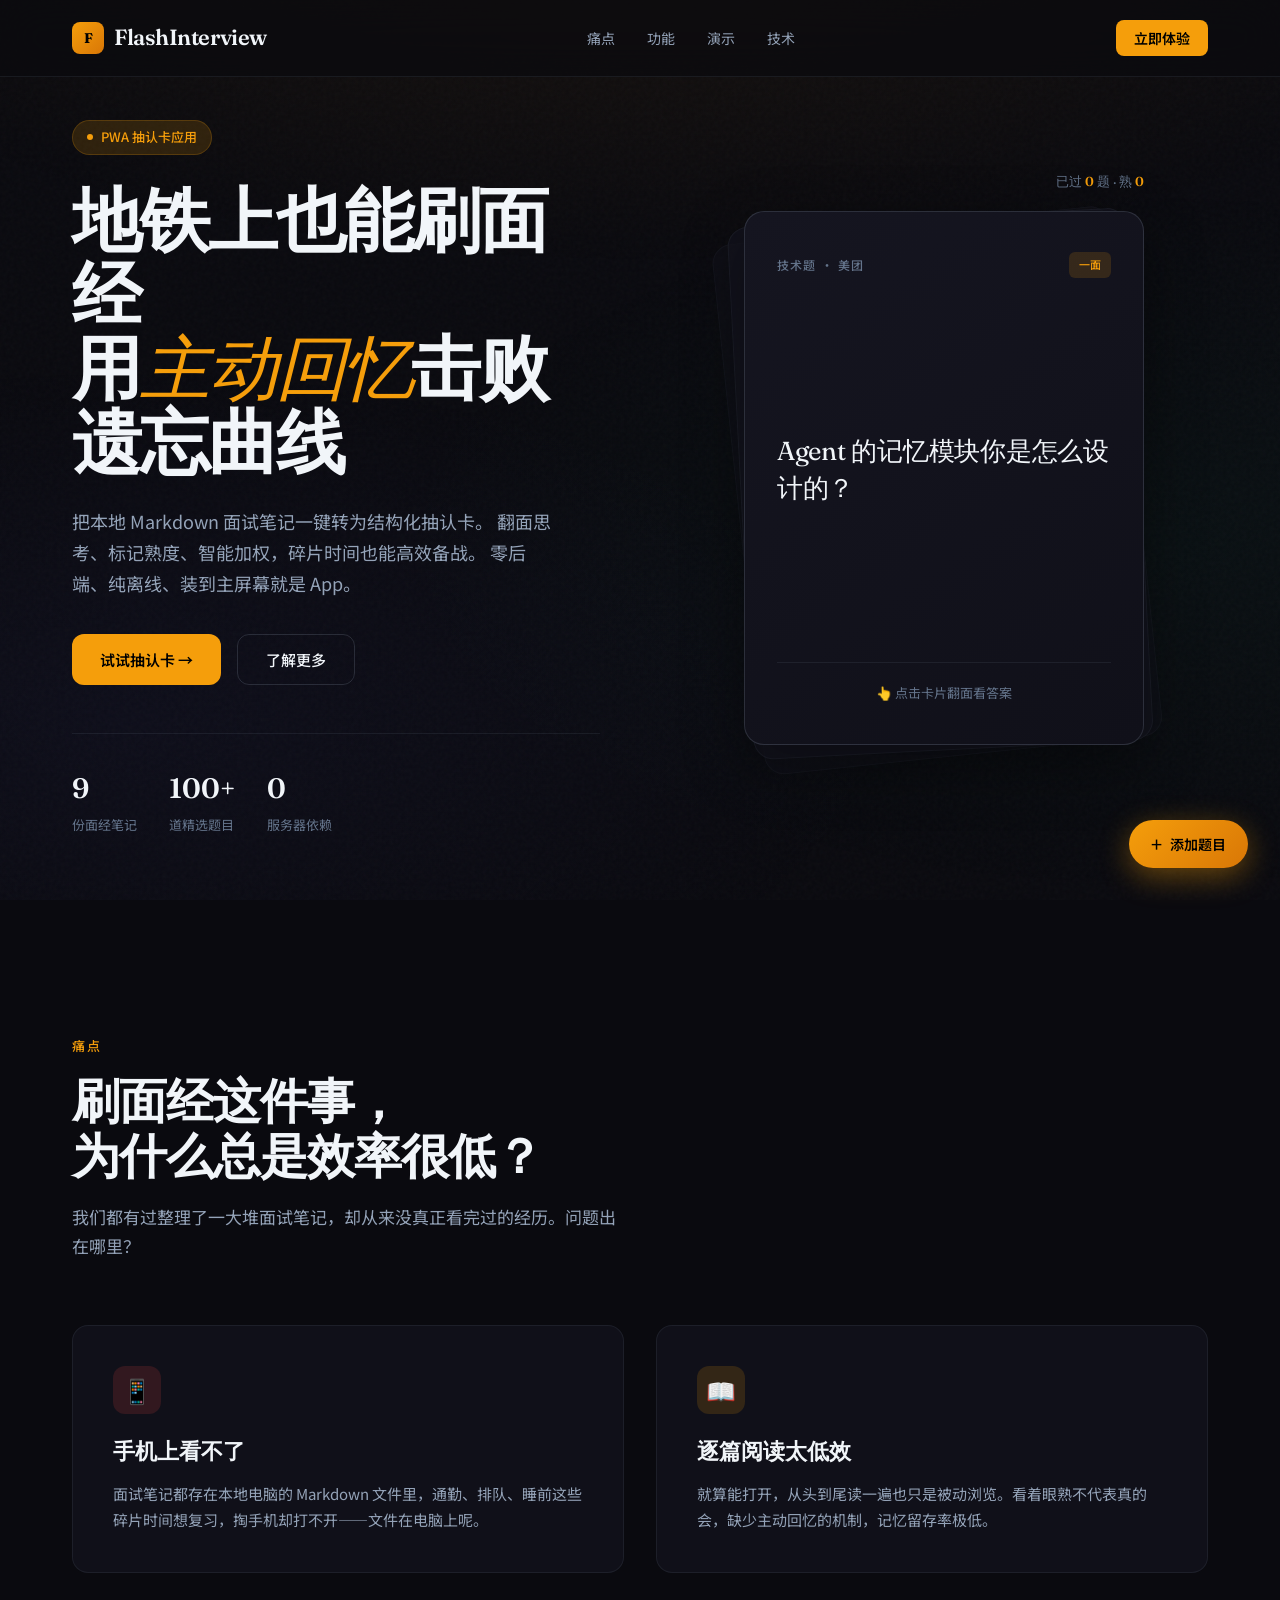
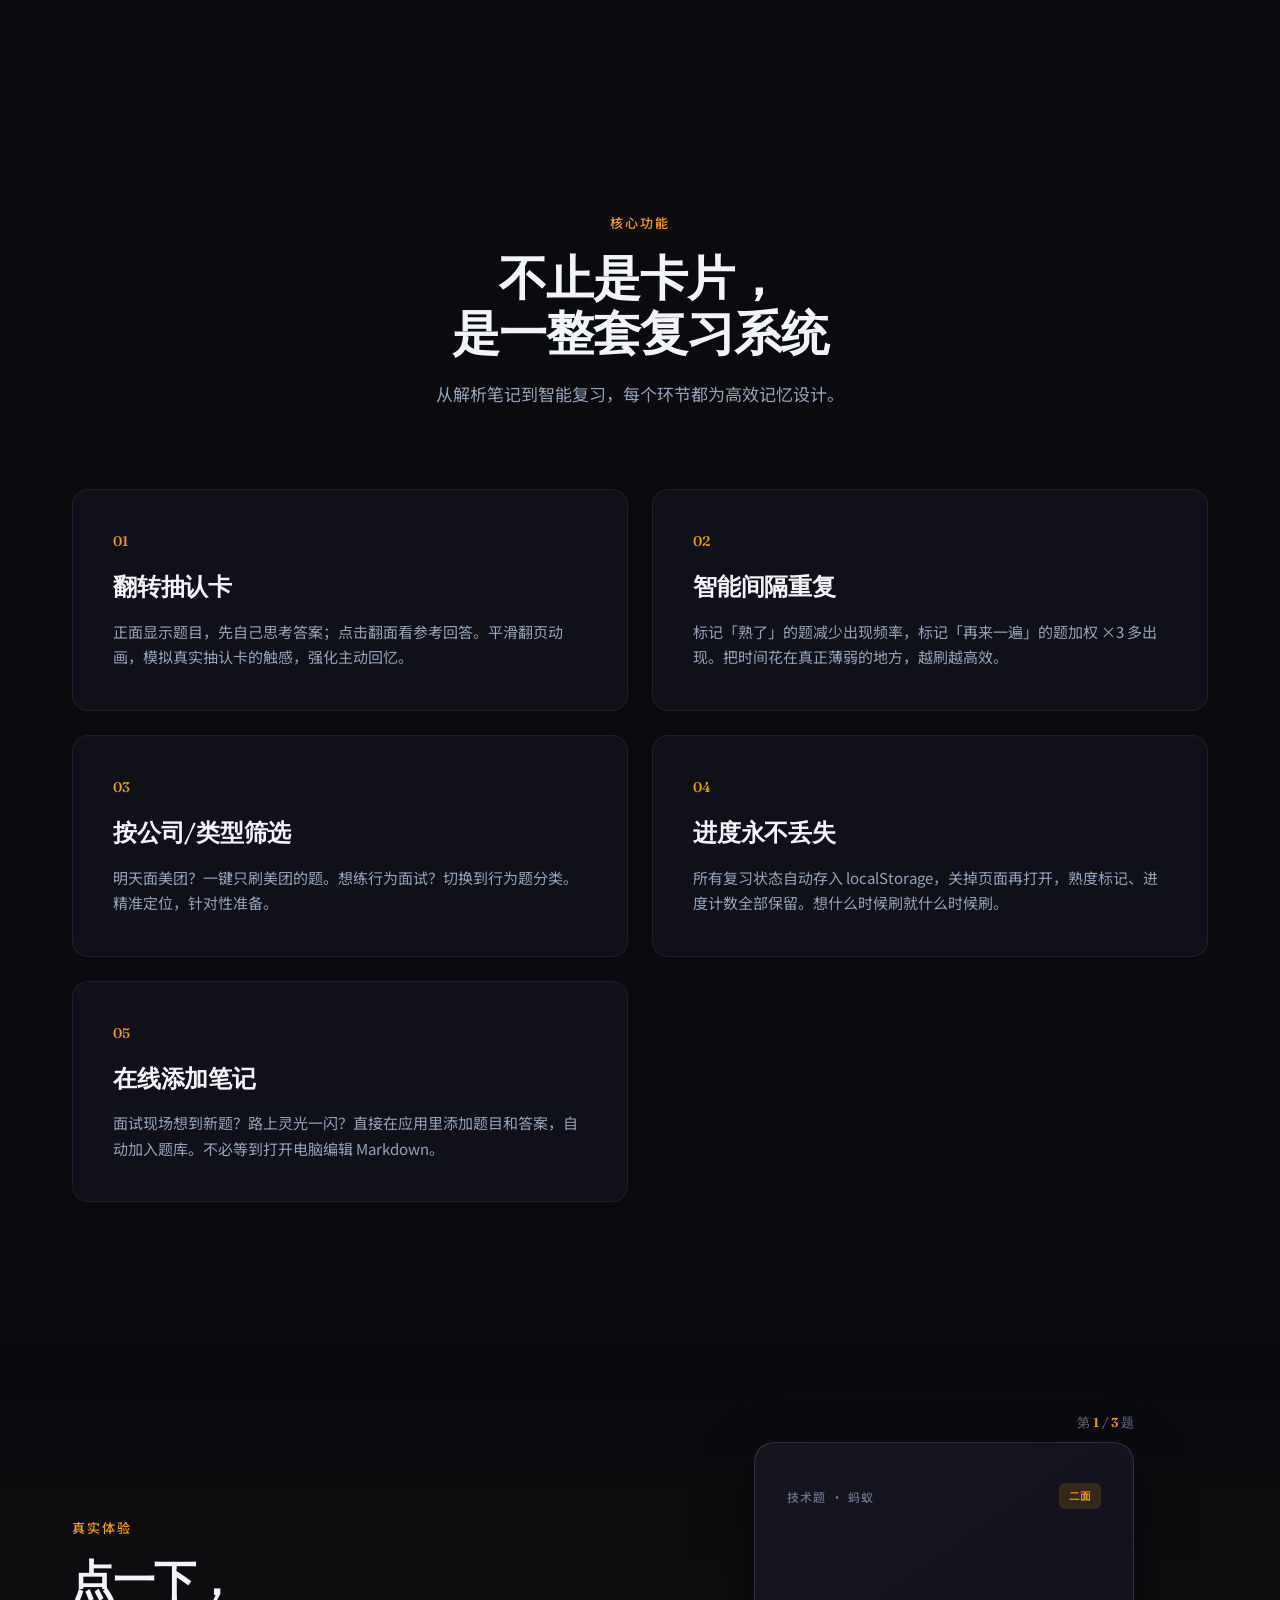
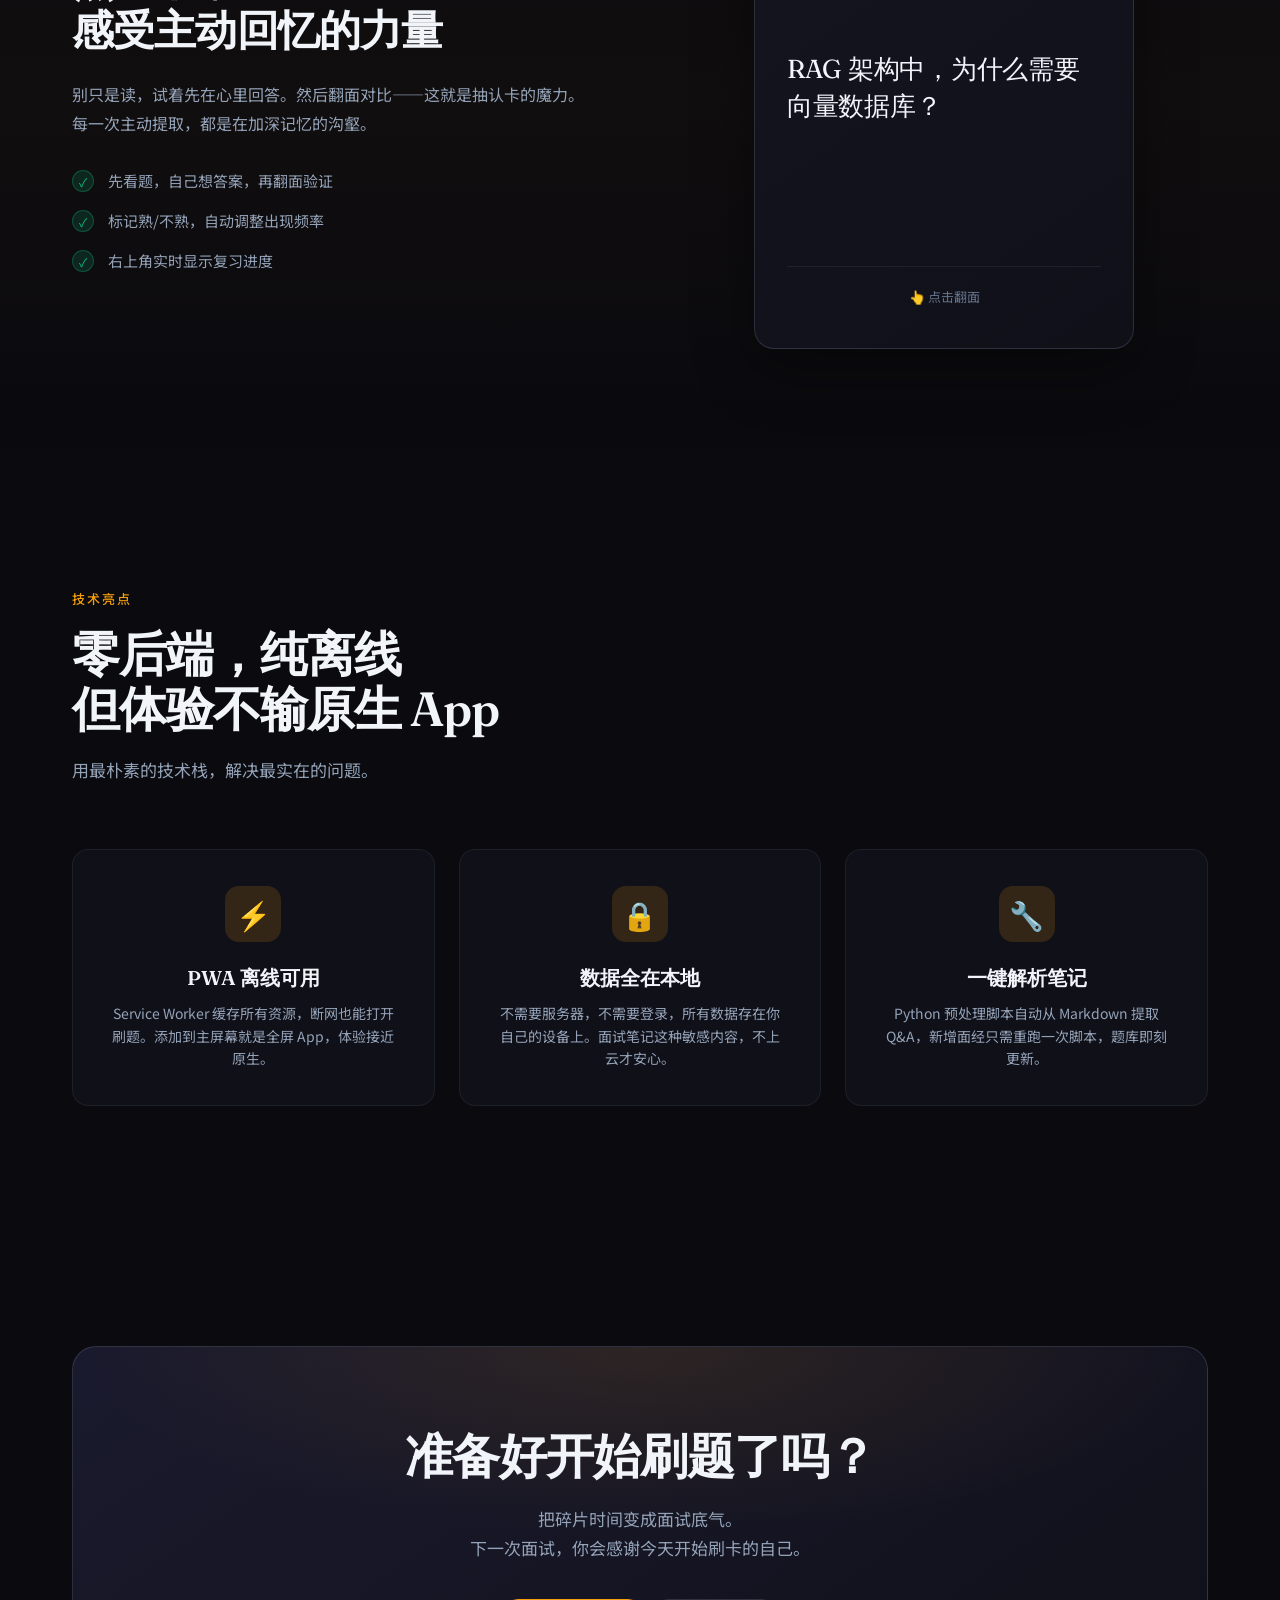
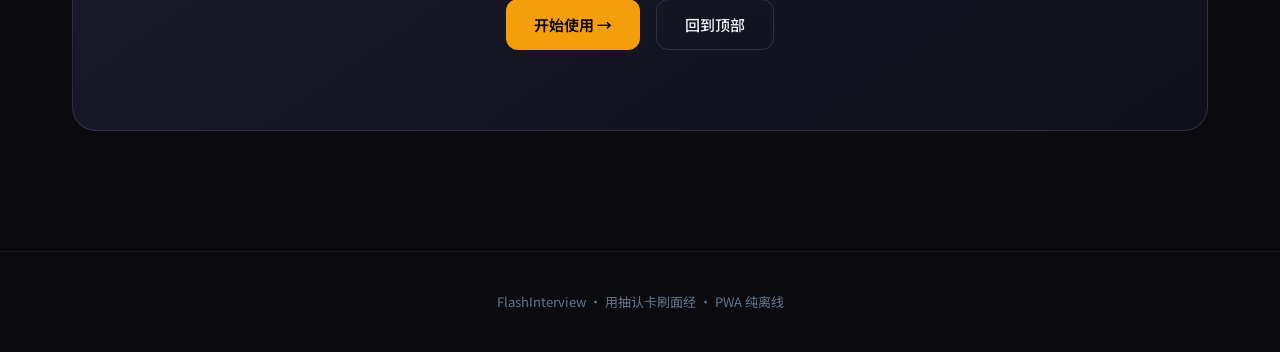
==== index.html @ db047601 "Initial commit" ====
<!DOCTYPE html>
<html lang="zh-CN">
<head>
<meta charset="UTF-8">
<meta name="viewport" content="width=device-width, initial-scale=1.0">
<title>FlashInterview — 碎片时间刷面经的 PWA 抽认卡</title>
<link rel="preconnect" href="https://fonts.googleapis.com">
<link rel="preconnect" href="https://fonts.gstatic.com" crossorigin>
<link href="https://fonts.googleapis.com/css2?family=Fraunces:ital,opsz,wght@0,9..144,300;0,9..144,400;0,9..144,600;0,9..144,700;1,9..144,400&family=Noto+Sans+SC:wght@300;400;500;600;700&display=swap" rel="stylesheet">
<style>
  :root {
    --bg: #0a0a0f;
    --bg-soft: #101019;
    --card-front: #151520;
    --card-back: #1a1a2e;
    --accent: #f59e0b;
    --accent-soft: rgba(245, 158, 11, 0.15);
    --success: #10b981;
    --success-soft: rgba(16, 185, 129, 0.15);
    --text-primary: #f1f5f9;
    --text-secondary: #94a3b8;
    --text-muted: #64748b;
    --border: rgba(148, 163, 184, 0.1);
    --border-strong: rgba(148, 163, 184, 0.2);
  }

  * { margin: 0; padding: 0; box-sizing: border-box; }

  html { scroll-behavior: smooth; }

  body {
    font-family: 'Noto Sans SC', -apple-system, BlinkMacSystemFont, sans-serif;
    background: var(--bg);
    color: var(--text-primary);
    line-height: 1.6;
    overflow-x: hidden;
    -webkit-font-smoothing: antialiased;
  }

  body::before {
    content: '';
    position: fixed;
    top: 0;
    left: 0;
    width: 100%;
    height: 100%;
    background:
      radial-gradient(ellipse 80% 50% at 50% -20%, rgba(245, 158, 11, 0.08), transparent),
      radial-gradient(ellipse 60% 40% at 10% 80%, rgba(99, 102, 241, 0.05), transparent),
      radial-gradient(ellipse 60% 40% at 90% 60%, rgba(16, 185, 129, 0.04), transparent);
    pointer-events: none;
    z-index: 0;
  }

  .noise {
    position: fixed;
    top: 0;
    left: 0;
    width: 100%;
    height: 100%;
    opacity: 0.03;
    pointer-events: none;
    z-index: 1;
    background-image: url("data:image/svg+xml,%3Csvg viewBox='0 0 256 256' xmlns='http://www.w3.org/2000/svg'%3E%3Cfilter id='noise'%3E%3CfeTurbulence type='fractalNoise' baseFrequency='0.9' numOctaves='4' stitchTiles='stitch'/%3E%3C/filter%3E%3Crect width='100%25' height='100%25' filter='url(%23noise)'/%3E%3C/svg%3E");
  }

  .container {
    max-width: 1200px;
    margin: 0 auto;
    padding: 0 32px;
    position: relative;
    z-index: 2;
  }

  /* Nav */
  nav {
    position: fixed;
    top: 0;
    left: 0;
    width: 100%;
    padding: 20px 0;
    z-index: 100;
    backdrop-filter: blur(20px);
    background: rgba(10, 10, 15, 0.7);
    border-bottom: 1px solid var(--border);
    transform: translateY(-100%);
    animation: slideDown 0.8s ease 0.2s forwards;
  }

  @keyframes slideDown {
    to { transform: translateY(0); }
  }

  .nav-inner {
    display: flex;
    justify-content: space-between;
    align-items: center;
  }

  .logo {
    font-family: 'Fraunces', serif;
    font-size: 22px;
    font-weight: 600;
    letter-spacing: -0.02em;
    display: flex;
    align-items: center;
    gap: 10px;
  }

  .logo-mark {
    width: 32px;
    height: 32px;
    background: linear-gradient(135deg, var(--accent), #d97706);
    border-radius: 8px;
    display: flex;
    align-items: center;
    justify-content: center;
    font-weight: 700;
    color: #000;
    font-size: 14px;
  }

  .nav-links {
    display: flex;
    gap: 32px;
    list-style: none;
  }

  .nav-links a {
    color: var(--text-secondary);
    text-decoration: none;
    font-size: 14px;
    font-weight: 400;
    transition: color 0.2s;
  }

  .nav-links a:hover { color: var(--text-primary); }

  .nav-cta {
    padding: 8px 18px;
    background: var(--accent);
    color: #000;
    border: none;
    border-radius: 8px;
    font-size: 14px;
    font-weight: 600;
    cursor: pointer;
    transition: all 0.2s;
    font-family: inherit;
  }

  .nav-cta:hover {
    transform: translateY(-1px);
    box-shadow: 0 4px 20px rgba(245, 158, 11, 0.3);
  }

  /* Hero */
  .hero {
    min-height: 100vh;
    display: flex;
    flex-direction: column;
    justify-content: center;
    padding: 120px 0 80px;
    position: relative;
  }

  .hero-content {
    display: grid;
    grid-template-columns: 1fr 1fr;
    gap: 80px;
    align-items: center;
  }

  .hero-text {
    opacity: 0;
    transform: translateY(30px);
    animation: fadeUp 0.8s ease 0.4s forwards;
  }

  @keyframes fadeUp {
    to { opacity: 1; transform: translateY(0); }
  }

  .eyebrow {
    display: inline-flex;
    align-items: center;
    gap: 8px;
    padding: 6px 14px;
    background: var(--accent-soft);
    border: 1px solid rgba(245, 158, 11, 0.2);
    border-radius: 100px;
    font-size: 13px;
    font-weight: 500;
    color: var(--accent);
    margin-bottom: 28px;
  }

  .eyebrow-dot {
    width: 6px;
    height: 6px;
    background: var(--accent);
    border-radius: 50%;
    animation: pulse 2s ease-in-out infinite;
  }

  @keyframes pulse {
    0%, 100% { opacity: 1; }
    50% { opacity: 0.4; }
  }

  .hero h1 {
    font-family: 'Fraunces', serif;
    font-size: clamp(42px, 5.5vw, 72px);
    font-weight: 600;
    line-height: 1.05;
    letter-spacing: -0.03em;
    margin-bottom: 28px;
  }

  .hero h1 em {
    font-style: italic;
    color: var(--accent);
    font-weight: 400;
  }

  .hero-subtitle {
    font-size: 18px;
    color: var(--text-secondary);
    line-height: 1.7;
    margin-bottom: 36px;
    max-width: 480px;
  }

  .hero-actions {
    display: flex;
    gap: 16px;
    margin-bottom: 48px;
  }

  .btn-primary {
    padding: 14px 28px;
    background: var(--accent);
    color: #000;
    border: none;
    border-radius: 12px;
    font-size: 15px;
    font-weight: 600;
    cursor: pointer;
    transition: all 0.25s cubic-bezier(0.4, 0, 0.2, 1);
    font-family: inherit;
    display: inline-flex;
    align-items: center;
    gap: 8px;
  }

  .btn-primary:hover {
    transform: translateY(-2px);
    box-shadow: 0 8px 30px rgba(245, 158, 11, 0.35);
  }

  .btn-secondary {
    padding: 14px 28px;
    background: transparent;
    color: var(--text-primary);
    border: 1px solid var(--border-strong);
    border-radius: 12px;
    font-size: 15px;
    font-weight: 500;
    cursor: pointer;
    transition: all 0.25s;
    font-family: inherit;
  }

  .btn-secondary:hover {
    background: var(--bg-soft);
    border-color: var(--text-muted);
  }

  .hero-meta {
    display: flex;
    gap: 32px;
    padding-top: 32px;
    border-top: 1px solid var(--border);
  }

  .meta-item {
    display: flex;
    flex-direction: column;
    gap: 4px;
  }

  .meta-number {
    font-family: 'Fraunces', serif;
    font-size: 28px;
    font-weight: 600;
    color: var(--text-primary);
  }

  .meta-label {
    font-size: 13px;
    color: var(--text-muted);
  }

  /* Card Demo */
  .hero-visual {
    display: flex;
    justify-content: center;
    align-items: center;
    opacity: 0;
    transform: translateY(30px);
    animation: fadeUp 0.8s ease 0.6s forwards;
  }

  .card-stage {
    position: relative;
    width: 100%;
    max-width: 400px;
    aspect-ratio: 3/4;
  }

  .card-stack {
    position: absolute;
    width: 100%;
    height: 100%;
  }

  .card-stack .bg-card {
    position: absolute;
    width: 100%;
    height: 100%;
    border-radius: 20px;
    background: var(--card-front);
    border: 1px solid var(--border);
  }

  .card-stack .bg-card:nth-child(1) {
    transform: rotate(-6deg) translateY(12px) translateX(-8px);
    opacity: 0.4;
  }

  .card-stack .bg-card:nth-child(2) {
    transform: rotate(-3deg) translateY(6px) translateX(-4px);
    opacity: 0.7;
  }

  .flashcard {
    position: relative;
    width: 100%;
    height: 100%;
    cursor: pointer;
  }

  .card-face {
    position: absolute;
    top: 0;
    left: 0;
    width: 100%;
    height: 100%;
    border-radius: 20px;
    padding: 40px 32px;
    display: flex;
    flex-direction: column;
    border: 1px solid var(--border-strong);
    box-shadow: 0 20px 60px rgba(0, 0, 0, 0.4);
    transition: opacity 0.4s cubic-bezier(0.4, 0, 0.2, 1),
                transform 0.4s cubic-bezier(0.4, 0, 0.2, 1);
    /* 2D crossfade - no 3D composite layers */
  }

  .card-front {
    background: linear-gradient(145deg, var(--card-front), var(--bg-soft));
    z-index: 2;
    opacity: 1;
    transform: translateX(0);
  }

  .card-back {
    background: linear-gradient(145deg, var(--card-back), #16162a);
    z-index: 1;
    opacity: 0;
    transform: translateX(8px);
  }

  .flashcard.flipped .card-front {
    opacity: 0;
    transform: translateX(-8px);
    pointer-events: none;
  }

  .flashcard.flipped .card-back {
    opacity: 1;
    transform: translateX(0);
    z-index: 3;
  }

  .card-label {
    font-size: 12px;
    font-weight: 500;
    color: var(--text-muted);
    text-transform: uppercase;
    letter-spacing: 0.1em;
    margin-bottom: 24px;
    display: flex;
    justify-content: space-between;
    align-items: center;
  }

  .card-badge {
    padding: 4px 10px;
    background: var(--accent-soft);
    color: var(--accent);
    border-radius: 6px;
    font-size: 11px;
    text-transform: none;
    letter-spacing: 0;
  }

  .card-question {
    font-family: 'Fraunces', serif;
    font-size: 26px;
    font-weight: 400;
    line-height: 1.4;
    letter-spacing: -0.01em;
    flex: 1;
    display: flex;
    align-items: center;
  }

  .card-answer {
    font-size: 15px;
    line-height: 1.8;
    color: var(--text-secondary);
    flex: 1;
    overflow-y: auto;
  }

  .card-answer strong {
    color: var(--text-primary);
    font-weight: 600;
  }

  .card-hint {
    margin-top: 24px;
    padding-top: 20px;
    border-top: 1px solid var(--border);
    font-size: 13px;
    color: var(--text-muted);
    text-align: center;
    display: flex;
    align-items: center;
    justify-content: center;
    gap: 8px;
  }

  .card-actions {
    margin-top: 24px;
    padding-top: 20px;
    border-top: 1px solid var(--border);
    display: flex;
    gap: 12px;
  }

  .card-btn {
    flex: 1;
    padding: 12px;
    border: none;
    border-radius: 10px;
    font-size: 14px;
    font-weight: 600;
    cursor: pointer;
    transition: all 0.2s;
    font-family: inherit;
  }

  .card-btn-known {
    background: var(--success-soft);
    color: var(--success);
    border: 1px solid rgba(16, 185, 129, 0.3);
  }

  .card-btn-known:hover {
    background: rgba(16, 185, 129, 0.25);
  }

  .card-btn-review {
    background: var(--accent-soft);
    color: var(--accent);
    border: 1px solid rgba(245, 158, 11, 0.3);
  }

  .card-btn-review:hover {
    background: rgba(245, 158, 11, 0.25);
  }

  .card-progress {
    position: absolute;
    top: -40px;
    right: 0;
    font-size: 13px;
    color: var(--text-muted);
    font-family: 'Fraunces', serif;
  }

  .card-progress span {
    color: var(--accent);
    font-weight: 600;
  }

  /* Sections */
  section {
    padding: 120px 0;
    position: relative;
  }

  .section-label {
    font-size: 13px;
    font-weight: 500;
    color: var(--accent);
    text-transform: uppercase;
    letter-spacing: 0.15em;
    margin-bottom: 16px;
  }

  .section-title {
    font-family: 'Fraunces', serif;
    font-size: clamp(32px, 4vw, 48px);
    font-weight: 600;
    line-height: 1.15;
    letter-spacing: -0.02em;
    margin-bottom: 20px;
    max-width: 600px;
  }

  .section-subtitle {
    font-size: 17px;
    color: var(--text-secondary);
    max-width: 560px;
    line-height: 1.7;
  }

  /* Pain Points */
  .pain-grid {
    display: grid;
    grid-template-columns: 1fr 1fr;
    gap: 32px;
    margin-top: 64px;
  }

  .pain-card {
    padding: 40px;
    background: var(--bg-soft);
    border: 1px solid var(--border);
    border-radius: 16px;
    transition: all 0.3s;
  }

  .pain-card:hover {
    border-color: var(--border-strong);
    transform: translateY(-4px);
  }

  .pain-icon {
    width: 48px;
    height: 48px;
    border-radius: 12px;
    display: flex;
    align-items: center;
    justify-content: center;
    font-size: 24px;
    margin-bottom: 20px;
  }

  .pain-card:nth-child(1) .pain-icon { background: rgba(239, 68, 68, 0.15); }
  .pain-card:nth-child(2) .pain-icon { background: rgba(245, 158, 11, 0.15); }

  .pain-title {
    font-family: 'Fraunces', serif;
    font-size: 22px;
    font-weight: 600;
    margin-bottom: 12px;
  }

  .pain-desc {
    color: var(--text-secondary);
    font-size: 15px;
    line-height: 1.7;
  }

  /* Features */
  .features-header {
    text-align: center;
    margin-bottom: 80px;
  }

  .features-header .section-title {
    margin-left: auto;
    margin-right: auto;
  }

  .features-header .section-subtitle {
    margin-left: auto;
    margin-right: auto;
  }

  .features-grid {
    display: grid;
    grid-template-columns: repeat(2, 1fr);
    gap: 24px;
  }

  .feature-card {
    padding: 40px;
    background: var(--bg-soft);
    border: 1px solid var(--border);
    border-radius: 16px;
    transition: all 0.3s;
    position: relative;
    overflow: hidden;
  }

  .feature-card::before {
    content: '';
    position: absolute;
    top: 0;
    left: 0;
    right: 0;
    height: 2px;
    background: linear-gradient(90deg, transparent, var(--accent), transparent);
    opacity: 0;
    transition: opacity 0.3s;
  }

  .feature-card:hover {
    border-color: var(--border-strong);
    transform: translateY(-4px);
  }

  .feature-card:hover::before { opacity: 1; }

  .feature-number {
    font-family: 'Fraunces', serif;
    font-size: 14px;
    color: var(--accent);
    margin-bottom: 16px;
    font-weight: 500;
  }

  .feature-title {
    font-family: 'Fraunces', serif;
    font-size: 24px;
    font-weight: 600;
    margin-bottom: 12px;
    letter-spacing: -0.01em;
  }

  .feature-desc {
    color: var(--text-secondary);
    font-size: 15px;
    line-height: 1.7;
  }

  /* Demo Section */
  .demo-section {
    background: linear-gradient(180deg, transparent, rgba(245, 158, 11, 0.03), transparent);
  }

  .demo-content {
    display: grid;
    grid-template-columns: 1fr 1fr;
    gap: 80px;
    align-items: center;
  }

  .demo-text h2 {
    font-family: 'Fraunces', serif;
    font-size: clamp(28px, 3.5vw, 42px);
    font-weight: 600;
    line-height: 1.2;
    letter-spacing: -0.02em;
    margin-bottom: 24px;
  }

  .demo-text p {
    color: var(--text-secondary);
    font-size: 16px;
    line-height: 1.8;
    margin-bottom: 32px;
  }

  .demo-list {
    list-style: none;
    display: flex;
    flex-direction: column;
    gap: 16px;
  }

  .demo-list li {
    display: flex;
    align-items: flex-start;
    gap: 14px;
    color: var(--text-secondary);
    font-size: 15px;
  }

  .demo-check {
    width: 22px;
    height: 22px;
    border-radius: 50%;
    background: var(--success-soft);
    border: 1px solid rgba(16, 185, 129, 0.3);
    display: flex;
    align-items: center;
    justify-content: center;
    color: var(--success);
    font-size: 12px;
    flex-shrink: 0;
    margin-top: 1px;
  }

  .demo-visual {
    display: flex;
    justify-content: center;
  }

  .demo-card-stage {
    width: 100%;
    max-width: 380px;
    aspect-ratio: 3/4;
    position: relative;
  }

  /* Tech Section */
  .tech-grid {
    display: grid;
    grid-template-columns: repeat(3, 1fr);
    gap: 24px;
    margin-top: 64px;
  }

  .tech-card {
    padding: 36px;
    background: var(--bg-soft);
    border: 1px solid var(--border);
    border-radius: 16px;
    text-align: center;
    transition: all 0.3s;
  }

  .tech-card:hover {
    border-color: var(--accent);
    transform: translateY(-4px);
  }

  .tech-icon {
    width: 56px;
    height: 56px;
    margin: 0 auto 20px;
    border-radius: 14px;
    display: flex;
    align-items: center;
    justify-content: center;
    font-size: 28px;
    background: var(--accent-soft);
  }

  .tech-title {
    font-family: 'Fraunces', serif;
    font-size: 20px;
    font-weight: 600;
    margin-bottom: 8px;
  }

  .tech-desc {
    color: var(--text-secondary);
    font-size: 14px;
    line-height: 1.6;
  }

  /* CTA Section */
  .cta-section {
    text-align: center;
  }

  .cta-card {
    padding: 80px 40px;
    background: linear-gradient(145deg, var(--card-back), var(--bg-soft));
    border: 1px solid var(--border-strong);
    border-radius: 24px;
    position: relative;
    overflow: hidden;
  }

  .cta-card::before {
    content: '';
    position: absolute;
    top: -50%;
    left: 50%;
    transform: translateX(-50%);
    width: 100%;
    height: 100%;
    background: radial-gradient(ellipse, rgba(245, 158, 11, 0.1), transparent 70%);
    pointer-events: none;
  }

  .cta-title {
    font-family: 'Fraunces', serif;
    font-size: clamp(32px, 4vw, 48px);
    font-weight: 600;
    line-height: 1.2;
    letter-spacing: -0.02em;
    margin-bottom: 20px;
    position: relative;
  }

  .cta-subtitle {
    font-size: 17px;
    color: var(--text-secondary);
    max-width: 500px;
    margin: 0 auto 36px;
    line-height: 1.7;
    position: relative;
  }

  .cta-actions {
    display: flex;
    gap: 16px;
    justify-content: center;
    position: relative;
  }

  /* Footer */
  footer {
    padding: 40px 0;
    border-top: 1px solid var(--border);
    text-align: center;
    color: var(--text-muted);
    font-size: 13px;
  }

  /* Reveal Animation */
  .reveal {
    opacity: 0;
    transform: translateY(40px);
    transition: all 0.8s cubic-bezier(0.4, 0, 0.2, 1);
  }

  .reveal.visible {
    opacity: 1;
    transform: translateY(0);
  }

  /* Floating Action Button */
  .fab {
    position: fixed;
    bottom: 32px;
    right: 32px;
    z-index: 200;
    display: flex;
    align-items: center;
    gap: 8px;
    padding: 14px 22px;
    background: linear-gradient(135deg, var(--accent), #d97706);
    color: #000;
    border: none;
    border-radius: 100px;
    font-size: 14px;
    font-weight: 600;
    cursor: pointer;
    box-shadow: 0 8px 30px rgba(245, 158, 11, 0.4);
    transition: all 0.3s cubic-bezier(0.4, 0, 0.2, 1);
    font-family: inherit;
  }

  .fab:hover {
    transform: translateY(-3px) scale(1.02);
    box-shadow: 0 12px 40px rgba(245, 158, 11, 0.5);
  }

  .fab-icon {
    font-size: 20px;
    font-weight: 400;
    line-height: 1;
  }

  /* Modal */
  .modal-overlay {
    position: fixed;
    top: 0;
    left: 0;
    width: 100%;
    height: 100%;
    background: rgba(0, 0, 0, 0.6);
    backdrop-filter: blur(8px);
    z-index: 300;
    display: flex;
    align-items: center;
    justify-content: center;
    opacity: 0;
    visibility: hidden;
    transition: all 0.3s ease;
    padding: 20px;
  }

  .modal-overlay.active {
    opacity: 1;
    visibility: visible;
  }

  .modal {
    background: var(--card-front);
    border: 1px solid var(--border-strong);
    border-radius: 20px;
    width: 100%;
    max-width: 520px;
    max-height: 90vh;
    overflow-y: auto;
    transform: translateY(20px) scale(0.95);
    transition: all 0.3s cubic-bezier(0.4, 0, 0.2, 1);
    box-shadow: 0 30px 80px rgba(0, 0, 0, 0.5);
  }

  .modal-overlay.active .modal {
    transform: translateY(0) scale(1);
  }

  .modal-header {
    padding: 28px 32px 20px;
    border-bottom: 1px solid var(--border);
    display: flex;
    justify-content: space-between;
    align-items: center;
  }

  .modal-header h3 {
    font-family: 'Fraunces', serif;
    font-size: 22px;
    font-weight: 600;
    letter-spacing: -0.01em;
  }

  .modal-close {
    width: 36px;
    height: 36px;
    border: none;
    background: transparent;
    color: var(--text-muted);
    font-size: 24px;
    cursor: pointer;
    border-radius: 8px;
    display: flex;
    align-items: center;
    justify-content: center;
    transition: all 0.2s;
    line-height: 1;
  }

  .modal-close:hover {
    background: var(--bg-soft);
    color: var(--text-primary);
  }

  .modal-body {
    padding: 24px 32px;
    display: flex;
    flex-direction: column;
    gap: 20px;
  }

  .form-group {
    display: flex;
    flex-direction: column;
    gap: 8px;
  }

  .form-row {
    display: grid;
    grid-template-columns: 1fr 1fr;
    gap: 16px;
  }

  .form-label {
    font-size: 13px;
    font-weight: 500;
    color: var(--text-secondary);
  }

  .form-input {
    padding: 12px 14px;
    background: var(--bg-soft);
    border: 1px solid var(--border-strong);
    border-radius: 10px;
    color: var(--text-primary);
    font-size: 14px;
    font-family: inherit;
    transition: all 0.2s;
    outline: none;
  }

  .form-input:focus {
    border-color: var(--accent);
    box-shadow: 0 0 0 3px var(--accent-soft);
  }

  .form-input::placeholder {
    color: var(--text-muted);
  }

  .form-textarea {
    resize: vertical;
    min-height: 100px;
    line-height: 1.6;
  }

  .modal-footer {
    padding: 20px 32px 28px;
    display: flex;
    gap: 12px;
    justify-content: flex-end;
    border-top: 1px solid var(--border);
  }

  .modal-footer .btn-primary,
  .modal-footer .btn-secondary {
    padding: 10px 22px;
    font-size: 14px;
  }

  /* Toast */
  .toast {
    position: fixed;
    bottom: 100px;
    left: 50%;
    transform: translateX(-50%) translateY(20px);
    z-index: 400;
    display: flex;
    align-items: center;
    gap: 10px;
    padding: 14px 24px;
    background: var(--success);
    color: #000;
    border-radius: 12px;
    font-size: 14px;
    font-weight: 500;
    box-shadow: 0 8px 30px rgba(16, 185, 129, 0.4);
    opacity: 0;
    visibility: hidden;
    transition: all 0.3s cubic-bezier(0.4, 0, 0.2, 1);
  }

  .toast.show {
    opacity: 1;
    visibility: visible;
    transform: translateX(-50%) translateY(0);
  }

  .toast-icon {
    font-size: 16px;
    font-weight: 700;
  }

  /* Mobile */
  @media (max-width: 900px) {
    .nav-links { display: none; }
    .hero-content,
    .demo-content {
      grid-template-columns: 1fr;
      gap: 60px;
    }
    .pain-grid,
    .features-grid {
      grid-template-columns: 1fr;
    }
    .tech-grid {
      grid-template-columns: 1fr;
    }
    .hero-meta { flex-wrap: wrap; gap: 24px; }
    section { padding: 80px 0; }
    .cta-card { padding: 60px 24px; }
  }

  @media (max-width: 600px) {
    .container { padding: 0 20px; }
    .hero-actions { flex-direction: column; }
    .btn-primary, .btn-secondary { width: 100%; justify-content: center; }
    .card-question { font-size: 22px; }
    .card-face { padding: 28px 24px; }
    .fab { bottom: 20px; right: 20px; padding: 12px 18px; font-size: 13px; }
    .fab-label { display: none; }
    .fab-icon { font-size: 22px; }
    .modal-body { padding: 20px 24px; }
    .modal-header { padding: 24px 24px 16px; }
    .modal-footer { padding: 16px 24px 24px; }
    .form-row { grid-template-columns: 1fr; }
  }
</style>
</head>
<body>
<div class="noise"></div>

<nav>
  <div class="container nav-inner">
    <div class="logo">
      <div class="logo-mark">F</div>
      FlashInterview
    </div>
    <ul class="nav-links">
      <li><a href="#pain">痛点</a></li>
      <li><a href="#features">功能</a></li>
      <li><a href="#demo">演示</a></li>
      <li><a href="#tech">技术</a></li>
    </ul>
    <button class="nav-cta" onclick="document.getElementById('cta').scrollIntoView({behavior:'smooth'})">立即体验</button>
  </div>
</nav>

<section class="hero">
  <div class="container">
    <div class="hero-content">
      <div class="hero-text">
        <div class="eyebrow">
          <span class="eyebrow-dot"></span>
          PWA 抽认卡应用
        </div>
        <h1>
          地铁上也能刷面经<br>
          用<em>主动回忆</em>击败遗忘曲线
        </h1>
        <p class="hero-subtitle">
          把本地 Markdown 面试笔记一键转为结构化抽认卡。
          翻面思考、标记熟度、智能加权，碎片时间也能高效备战。
          零后端、纯离线、装到主屏幕就是 App。
        </p>
        <div class="hero-actions">
          <button class="btn-primary" onclick="document.getElementById('demo').scrollIntoView({behavior:'smooth'})">
            试试抽认卡 →
          </button>
          <button class="btn-secondary" onclick="document.getElementById('features').scrollIntoView({behavior:'smooth'})">
            了解更多
          </button>
        </div>
        <div class="hero-meta">
          <div class="meta-item">
            <span class="meta-number">9</span>
            <span class="meta-label">份面经笔记</span>
          </div>
          <div class="meta-item">
            <span class="meta-number">100+</span>
            <span class="meta-label">道精选题目</span>
          </div>
          <div class="meta-item">
            <span class="meta-number">0</span>
            <span class="meta-label">服务器依赖</span>
          </div>
        </div>
      </div>

      <div class="hero-visual">
        <div class="card-stage">
          <div class="card-stack">
            <div class="bg-card"></div>
            <div class="bg-card"></div>
          </div>
          <div class="card-progress">已过 <span id="hero-count">0</span> 题 · 熟 <span id="hero-known">0</span></div>
          <div class="flashcard" id="heroCard" onclick="flipHeroCard()">
            <div class="card-face card-front">
              <div class="card-label">
                <span>技术题 · 美团</span>
                <span class="card-badge">一面</span>
              </div>
              <div class="card-question">
                Agent 的记忆模块你是怎么设计的？
              </div>
              <div class="card-hint">
                👆 点击卡片翻面看答案
              </div>
            </div>
            <div class="card-face card-back">
              <div class="card-label">
                <span>参考答案</span>
                <span class="card-badge">记忆模块</span>
              </div>
              <div class="card-answer">
                <strong>短期记忆：</strong>对话上下文窗口，保留最近 N 轮对话历史，直接作为 prompt 输入。<br><br>
                <strong>长期记忆：</strong>向量数据库 + RAG 检索，将历史对话、知识库文档向量化存储，需要时通过语义检索召回相关片段。<br><br>
                <strong>核心取舍：</strong>短期记忆保证连贯性，长期记忆保证广度，二者配合使用。
              </div>
              <div class="card-actions">
                <button class="card-btn card-btn-known" onclick="event.stopPropagation(); markHero('known')">熟了 ✓</button>
                <button class="card-btn card-btn-review" onclick="event.stopPropagation(); markHero('review')">再来一遍</button>
              </div>
            </div>
          </div>
        </div>
      </div>
    </div>
  </div>
</section>

<!-- Pain Points -->
<section id="pain">
  <div class="container">
    <div class="reveal">
      <div class="section-label">痛点</div>
      <h2 class="section-title">刷面经这件事，<br>为什么总是效率很低？</h2>
      <p class="section-subtitle">我们都有过整理了一大堆面试笔记，却从来没真正看完过的经历。问题出在哪里？</p>
    </div>
    <div class="pain-grid">
      <div class="pain-card reveal">
        <div class="pain-icon">📱</div>
        <h3 class="pain-title">手机上看不了</h3>
        <p class="pain-desc">
          面试笔记都存在本地电脑的 Markdown 文件里，通勤、排队、睡前这些碎片时间想复习，掏手机却打不开——文件在电脑上呢。
        </p>
      </div>
      <div class="pain-card reveal">
        <div class="pain-icon">📖</div>
        <h3 class="pain-title">逐篇阅读太低效</h3>
        <p class="pain-desc">
          就算能打开，从头到尾读一遍也只是被动浏览。看着眼熟不代表真的会，缺少主动回忆的机制，记忆留存率极低。
        </p>
      </div>
    </div>
  </div>
</section>

<!-- Features -->
<section id="features">
  <div class="container">
    <div class="features-header reveal">
      <div class="section-label">核心功能</div>
      <h2 class="section-title">不止是卡片，<br>是一整套复习系统</h2>
      <p class="section-subtitle">从解析笔记到智能复习，每个环节都为高效记忆设计。</p>
    </div>
    <div class="features-grid">
      <div class="feature-card reveal">
        <div class="feature-number">01</div>
        <h3 class="feature-title">翻转抽认卡</h3>
        <p class="feature-desc">
          正面显示题目，先自己思考答案；点击翻面看参考回答。平滑翻页动画，模拟真实抽认卡的触感，强化主动回忆。
        </p>
      </div>
      <div class="feature-card reveal">
        <div class="feature-number">02</div>
        <h3 class="feature-title">智能间隔重复</h3>
        <p class="feature-desc">
          标记「熟了」的题减少出现频率，标记「再来一遍」的题加权 ×3 多出现。把时间花在真正薄弱的地方，越刷越高效。
        </p>
      </div>
      <div class="feature-card reveal">
        <div class="feature-number">03</div>
        <h3 class="feature-title">按公司/类型筛选</h3>
        <p class="feature-desc">
          明天面美团？一键只刷美团的题。想练行为面试？切换到行为题分类。精准定位，针对性准备。
        </p>
      </div>
      <div class="feature-card reveal">
        <div class="feature-number">04</div>
        <h3 class="feature-title">进度永不丢失</h3>
        <p class="feature-desc">
          所有复习状态自动存入 localStorage，关掉页面再打开，熟度标记、进度计数全部保留。想什么时候刷就什么时候刷。
        </p>
      </div>
      <div class="feature-card reveal">
        <div class="feature-number">05</div>
        <h3 class="feature-title">在线添加笔记</h3>
        <p class="feature-desc">
          面试现场想到新题？路上灵光一闪？直接在应用里添加题目和答案，自动加入题库。不必等到打开电脑编辑 Markdown。
        </p>
      </div>
    </div>
  </div>
</section>

<!-- Demo -->
<section id="demo" class="demo-section">
  <div class="container">
    <div class="demo-content">
      <div class="demo-text reveal">
        <div class="section-label">真实体验</div>
        <h2>点一下，<br>感受主动回忆的力量</h2>
        <p>
          别只是读，试着先在心里回答。然后翻面对比——这就是抽认卡的魔力。
          每一次主动提取，都是在加深记忆的沟壑。
        </p>
        <ul class="demo-list">
          <li>
            <span class="demo-check">✓</span>
            <span>先看题，自己想答案，再翻面验证</span>
          </li>
          <li>
            <span class="demo-check">✓</span>
            <span>标记熟/不熟，自动调整出现频率</span>
          </li>
          <li>
            <span class="demo-check">✓</span>
            <span>右上角实时显示复习进度</span>
          </li>
        </ul>
      </div>
      <div class="demo-visual reveal">
        <div class="demo-card-stage">
          <div class="card-progress" style="top: -30px;">第 <span id="demo-index">1</span> / <span id="demo-total">3</span> 题</div>
          <div class="flashcard" id="demoCard" onclick="flipDemoCard()">
            <div class="card-face card-front">
              <div class="card-label">
                <span id="demo-tag">技术题 · 蚂蚁</span>
                <span class="card-badge" id="demo-badge">二面</span>
              </div>
              <div class="card-question" id="demo-question">
                RAG 架构中，为什么需要向量数据库？
              </div>
              <div class="card-hint">
                👆 点击翻面
              </div>
            </div>
            <div class="card-face card-back">
              <div class="card-label">
                <span>参考答案</span>
                <span class="card-badge" id="demo-badge-back">RAG</span>
              </div>
              <div class="card-answer" id="demo-answer">
                <strong>语义检索：</strong>传统关键词匹配只能找到字面相同的内容，向量数据库能理解语义，找到意思相近但用词不同的文档。<br><br>
                <strong>长尾覆盖：</strong>用户的问题千变万化，不可能所有问法都提前写进关键词库里，向量检索能更好地覆盖长尾表达。
              </div>
              <div class="card-actions">
                <button class="card-btn card-btn-known" onclick="event.stopPropagation(); markDemo('known')">熟了 ✓</button>
                <button class="card-btn card-btn-review" onclick="event.stopPropagation(); markDemo('review')">再来一遍</button>
              </div>
            </div>
          </div>
        </div>
      </div>
    </div>
  </div>
</section>

<!-- Tech -->
<section id="tech">
  <div class="container">
    <div class="reveal">
      <div class="section-label">技术亮点</div>
      <h2 class="section-title">零后端，纯离线<br>但体验不输原生 App</h2>
      <p class="section-subtitle">用最朴素的技术栈，解决最实在的问题。</p>
    </div>
    <div class="tech-grid">
      <div class="tech-card reveal">
        <div class="tech-icon">⚡</div>
        <h3 class="tech-title">PWA 离线可用</h3>
        <p class="tech-desc">Service Worker 缓存所有资源，断网也能打开刷题。添加到主屏幕就是全屏 App，体验接近原生。</p>
      </div>
      <div class="tech-card reveal">
        <div class="tech-icon">🔒</div>
        <h3 class="tech-title">数据全在本地</h3>
        <p class="tech-desc">不需要服务器，不需要登录，所有数据存在你自己的设备上。面试笔记这种敏感内容，不上云才安心。</p>
      </div>
      <div class="tech-card reveal">
        <div class="tech-icon">🔧</div>
        <h3 class="tech-title">一键解析笔记</h3>
        <p class="tech-desc">Python 预处理脚本自动从 Markdown 提取 Q&A，新增面经只需重跑一次脚本，题库即刻更新。</p>
      </div>
    </div>
  </div>
</section>

<!-- CTA -->
<section id="cta" class="cta-section">
  <div class="container">
    <div class="cta-card reveal">
      <h2 class="cta-title">准备好开始刷题了吗？</h2>
      <p class="cta-subtitle">
        把碎片时间变成面试底气。<br>
        下一次面试，你会感谢今天开始刷卡的自己。
      </p>
      <div class="cta-actions">
        <button class="btn-primary" onclick="alert('Phase 0 展示页完成，PWA 应用开发中...')">
          开始使用 →
        </button>
        <button class="btn-secondary" onclick="window.scrollTo({top:0,behavior:'smooth'})">
          回到顶部
        </button>
      </div>
    </div>
  </div>
</section>

<footer>
  <div class="container">
    <p>FlashInterview · 用抽认卡刷面经 · PWA 纯离线</p>
  </div>
</footer>

<!-- Floating Add Button -->
<button class="fab" onclick="openAddModal()" aria-label="添加题目">
  <span class="fab-icon">+</span>
  <span class="fab-label">添加题目</span>
</button>

<!-- Add Modal -->
<div class="modal-overlay" id="addModal" onclick="closeAddModalOnBackdrop(event)">
  <div class="modal" onclick="event.stopPropagation()">
    <div class="modal-header">
      <h3>添加新题目</h3>
      <button class="modal-close" onclick="closeAddModal()" aria-label="关闭">×</button>
    </div>
    <div class="modal-body">
      <div class="form-group">
        <label class="form-label">题目内容</label>
        <textarea class="form-input form-textarea" id="newQuestion" placeholder="例如：RAG 和微调各有什么优缺点？"></textarea>
      </div>
      <div class="form-group">
        <label class="form-label">参考答案</label>
        <textarea class="form-input form-textarea" id="newAnswer" placeholder="写下你的答案要点..."></textarea>
      </div>
      <div class="form-row">
        <div class="form-group">
          <label class="form-label">公司</label>
          <select class="form-input" id="newCompany">
            <option value="美团">美团</option>
            <option value="蚂蚁">蚂蚁</option>
            <option value="腾讯">腾讯</option>
            <option value="阿里">阿里</option>
            <option value="宇树">宇树科技</option>
            <option value="成都智信">成都智信</option>
            <option value="其他">其他</option>
          </select>
        </div>
        <div class="form-group">
          <label class="form-label">题目类型</label>
          <select class="form-input" id="newType">
            <option value="technical">技术题</option>
            <option value="behavioral">行为题</option>
            <option value="system">系统设计</option>
            <option value="algorithm">算法题</option>
          </select>
        </div>
      </div>
      <div class="form-group">
        <label class="form-label">标签（用逗号分隔）</label>
        <input type="text" class="form-input" id="newTags" placeholder="例如：RAG, 向量数据库, 模型选型">
      </div>
    </div>
    <div class="modal-footer">
      <button class="btn-secondary" onclick="closeAddModal()">取消</button>
      <button class="btn-primary" onclick="submitNewCard()">添加到题库 →</button>
    </div>
  </div>
</div>

<!-- Toast -->
<div class="toast" id="toast">
  <span class="toast-icon">✓</span>
  <span class="toast-text">题目已添加到题库！</span>
</div>

<script>
  // Hero card flip
  let heroFlipped = false;
  let heroCount = 0;
  let heroKnown = 0;

  function flipHeroCard() {
    const card = document.getElementById('heroCard');
    card.classList.toggle('flipped');
    heroFlipped = !heroFlipped;
  }

  function markHero(status) {
    heroCount++;
    if (status === 'known') heroKnown++;
    document.getElementById('hero-count').textContent = heroCount;
    document.getElementById('hero-known').textContent = heroKnown;

    const card = document.getElementById('heroCard');
    card.classList.remove('flipped');
    heroFlipped = false;

    setTimeout(() => {
      const questions = [
        { q: 'Agent 的记忆模块你是怎么设计的？', tag: '技术题 · 美团', badge: '一面' },
        { q: 'RAG 检索效果不好时，你会从哪些方面优化？', tag: '技术题 · 蚂蚁', badge: '二面' },
        { q: '为什么 Redis 只做临时状态，不开启持久化？', tag: '技术题 · 美团', badge: '一面' },
        { q: 'Tool Calling 和普通 Prompt 编排有什么区别？', tag: '技术题 · 宇树', badge: '二面' }
      ];
      const next = questions[heroCount % questions.length];
      document.querySelector('#heroCard .card-front .card-question').textContent = next.q;
      document.querySelector('#heroCard .card-front .card-label span:first-child').textContent = next.tag;
      document.querySelector('#heroCard .card-front .card-badge').textContent = next.badge;
    }, 300);
  }

  // Demo card
  let demoIndex = 0;
  let demoFlipped = false;

  const demoQuestions = [
    {
      q: 'RAG 架构中，为什么需要向量数据库？',
      tag: '技术题 · 蚂蚁',
      badge: '二面',
      badgeBack: 'RAG',
      a: '<strong>语义检索：</strong>传统关键词匹配只能找到字面相同的内容，向量数据库能理解语义，找到意思相近但用词不同的文档。<br><br><strong>长尾覆盖：</strong>用户的问题千变万化，不可能所有问法都提前写进关键词库里，向量检索能更好地覆盖长尾表达。'
    },
    {
      q: '你觉得 AI Coding 全流程落地最大的难点是什么？',
      tag: '行为题 · 美团',
      badge: '一面',
      badgeBack: 'AI Coding',
      a: '<strong>核心难点：</strong>不是生成代码的能力，而是质量把控和流程融合。<br><br><strong>我的看法：</strong>AI 生成的代码必须进入评审和测试闭环，核心逻辑不能完全交给 AI。应该从重复工作切入（如 DTO、单测、文档），逐步扩大覆盖范围，而不是一开始就全流程铺开。'
    },
    {
      q: '如果从零搭建一个 Agent 系统，你会怎么设计？',
      tag: '系统设计 · 宇树',
      badge: '三面',
      badgeBack: 'Agent架构',
      a: '<strong>核心模块：</strong>规划层、记忆层、工具层、执行层，四层分离。<br><br><strong>规划层：</strong>接收任务，拆解为子步骤。<br><strong>记忆层：</strong>短期上下文 + 长期向量检索。<br><strong>工具层：</strong>统一的工具调用接口和权限控制。<br><strong>执行层：</strong>ReAct 循环，每一步有观察和反思。'
    }
  ];

  function flipDemoCard() {
    const card = document.getElementById('demoCard');
    card.classList.toggle('flipped');
    demoFlipped = !demoFlipped;
  }

  function markDemo(status) {
    const card = document.getElementById('demoCard');
    card.classList.remove('flipped');
    demoFlipped = false;

    setTimeout(() => {
      demoIndex = (demoIndex + 1) % demoQuestions.length;
      const q = demoQuestions[demoIndex];
      document.getElementById('demo-question').textContent = q.q;
      document.getElementById('demo-tag').textContent = q.tag;
      document.getElementById('demo-badge').textContent = q.badge;
      document.getElementById('demo-badge-back').textContent = q.badgeBack;
      document.getElementById('demo-answer').innerHTML = q.a;
      document.getElementById('demo-index').textContent = demoIndex + 1;
    }, 300);
  }

  document.getElementById('demo-total').textContent = demoQuestions.length;

  // Scroll reveal
  const revealElements = document.querySelectorAll('.reveal');

  const observer = new IntersectionObserver((entries) => {
    entries.forEach(entry => {
      if (entry.isIntersecting) {
        entry.target.classList.add('visible');
      }
    });
  }, {
    threshold: 0.1,
    rootMargin: '0px 0px -50px 0px'
  });

  revealElements.forEach(el => observer.observe(el));

  // Smooth scroll for nav links
  document.querySelectorAll('a[href^="#"]').forEach(anchor => {
    anchor.addEventListener('click', function(e) {
      e.preventDefault();
      const target = document.querySelector(this.getAttribute('href'));
      if (target) {
        target.scrollIntoView({ behavior: 'smooth' });
      }
    });
  });

  // Add Card Modal
  function openAddModal() {
    const modal = document.getElementById('addModal');
    modal.classList.add('active');
    document.body.style.overflow = 'hidden';
    setTimeout(() => document.getElementById('newQuestion').focus(), 300);
  }

  function closeAddModal() {
    const modal = document.getElementById('addModal');
    modal.classList.remove('active');
    document.body.style.overflow = '';
  }

  function closeAddModalOnBackdrop(e) {
    if (e.target.id === 'addModal') {
      closeAddModal();
    }
  }

  function submitNewCard() {
    const question = document.getElementById('newQuestion').value.trim();
    const answer = document.getElementById('newAnswer').value.trim();

    if (!question) {
      document.getElementById('newQuestion').focus();
      document.getElementById('newQuestion').style.borderColor = '#ef4444';
      setTimeout(() => {
        document.getElementById('newQuestion').style.borderColor = '';
      }, 2000);
      return;
    }

    closeAddModal();
    showToast();

    document.getElementById('newQuestion').value = '';
    document.getElementById('newAnswer').value = '';
    document.getElementById('newTags').value = '';
  }

  function showToast() {
    const toast = document.getElementById('toast');
    toast.classList.add('show');
    setTimeout(() => {
      toast.classList.remove('show');
    }, 2500);
  }

  document.addEventListener('keydown', (e) => {
    if (e.key === 'Escape') {
      closeAddModal();
    }
  });
</script>
</body>
</html>
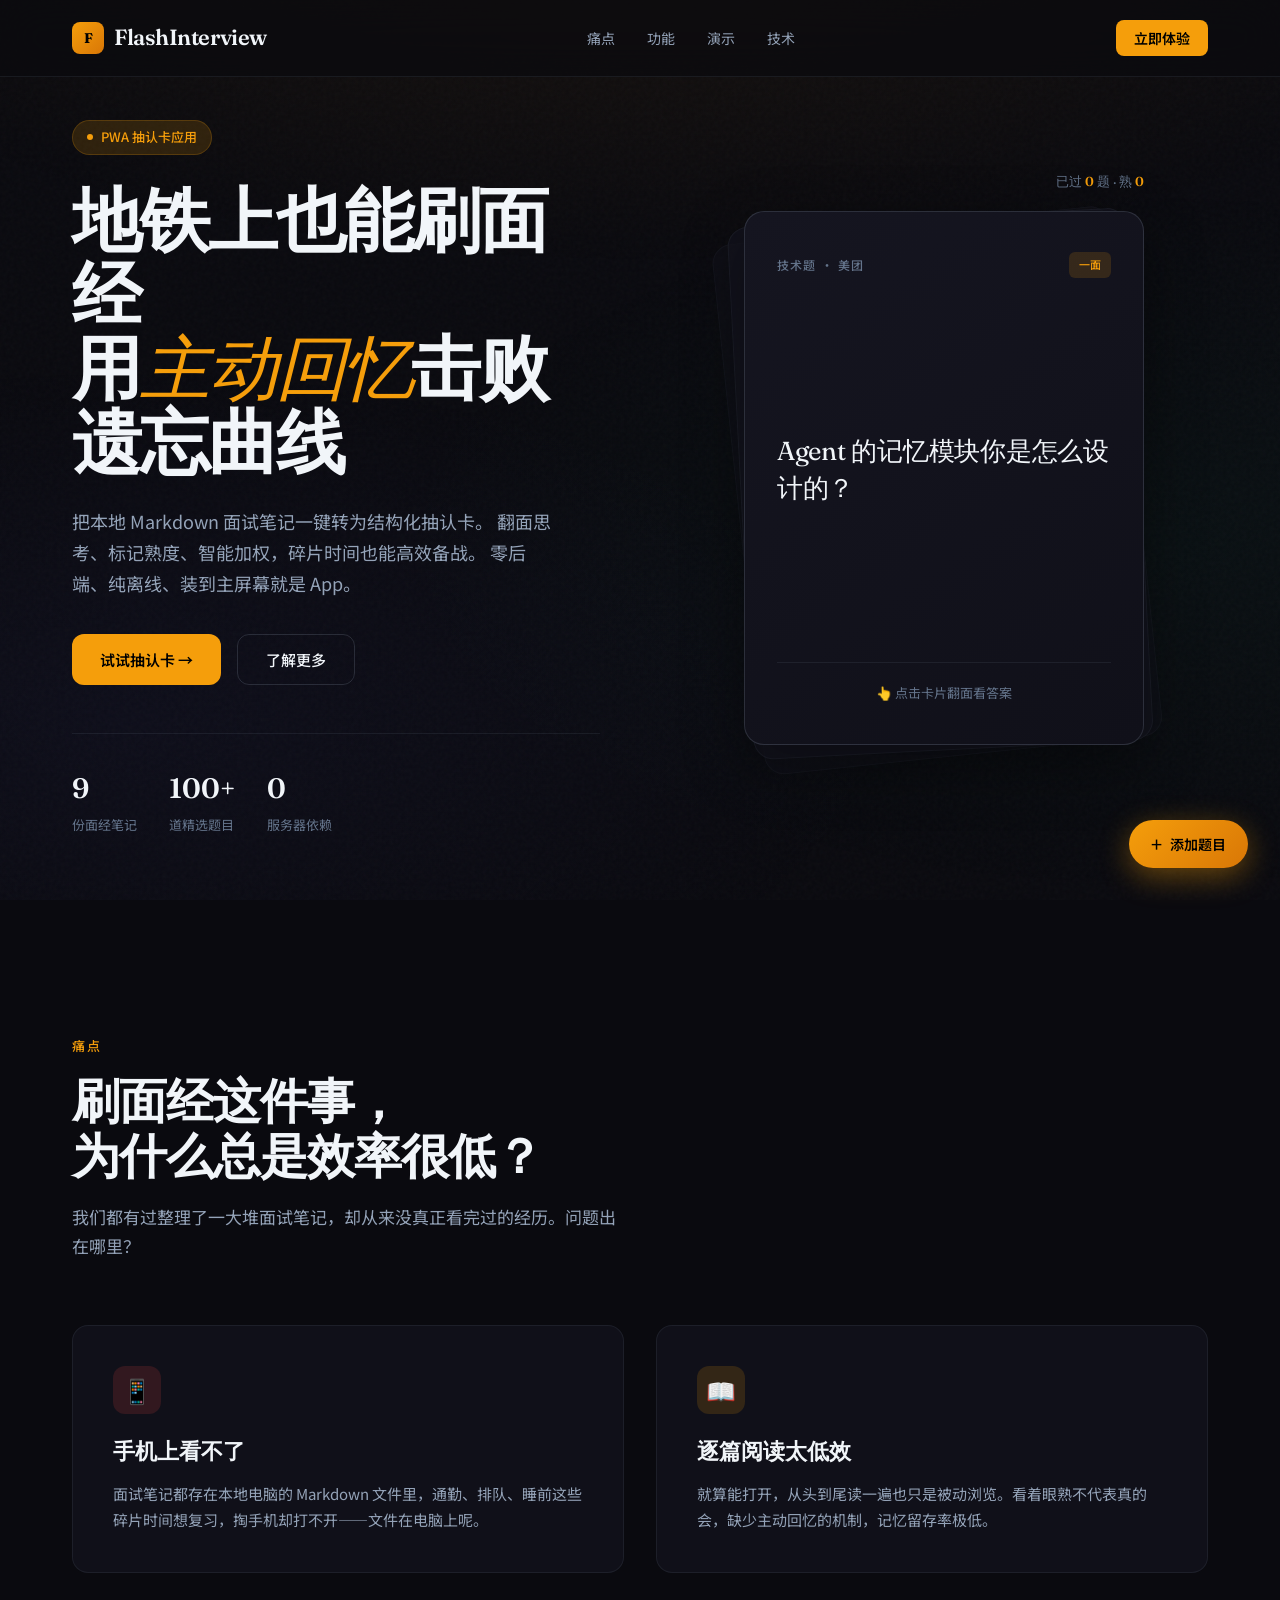
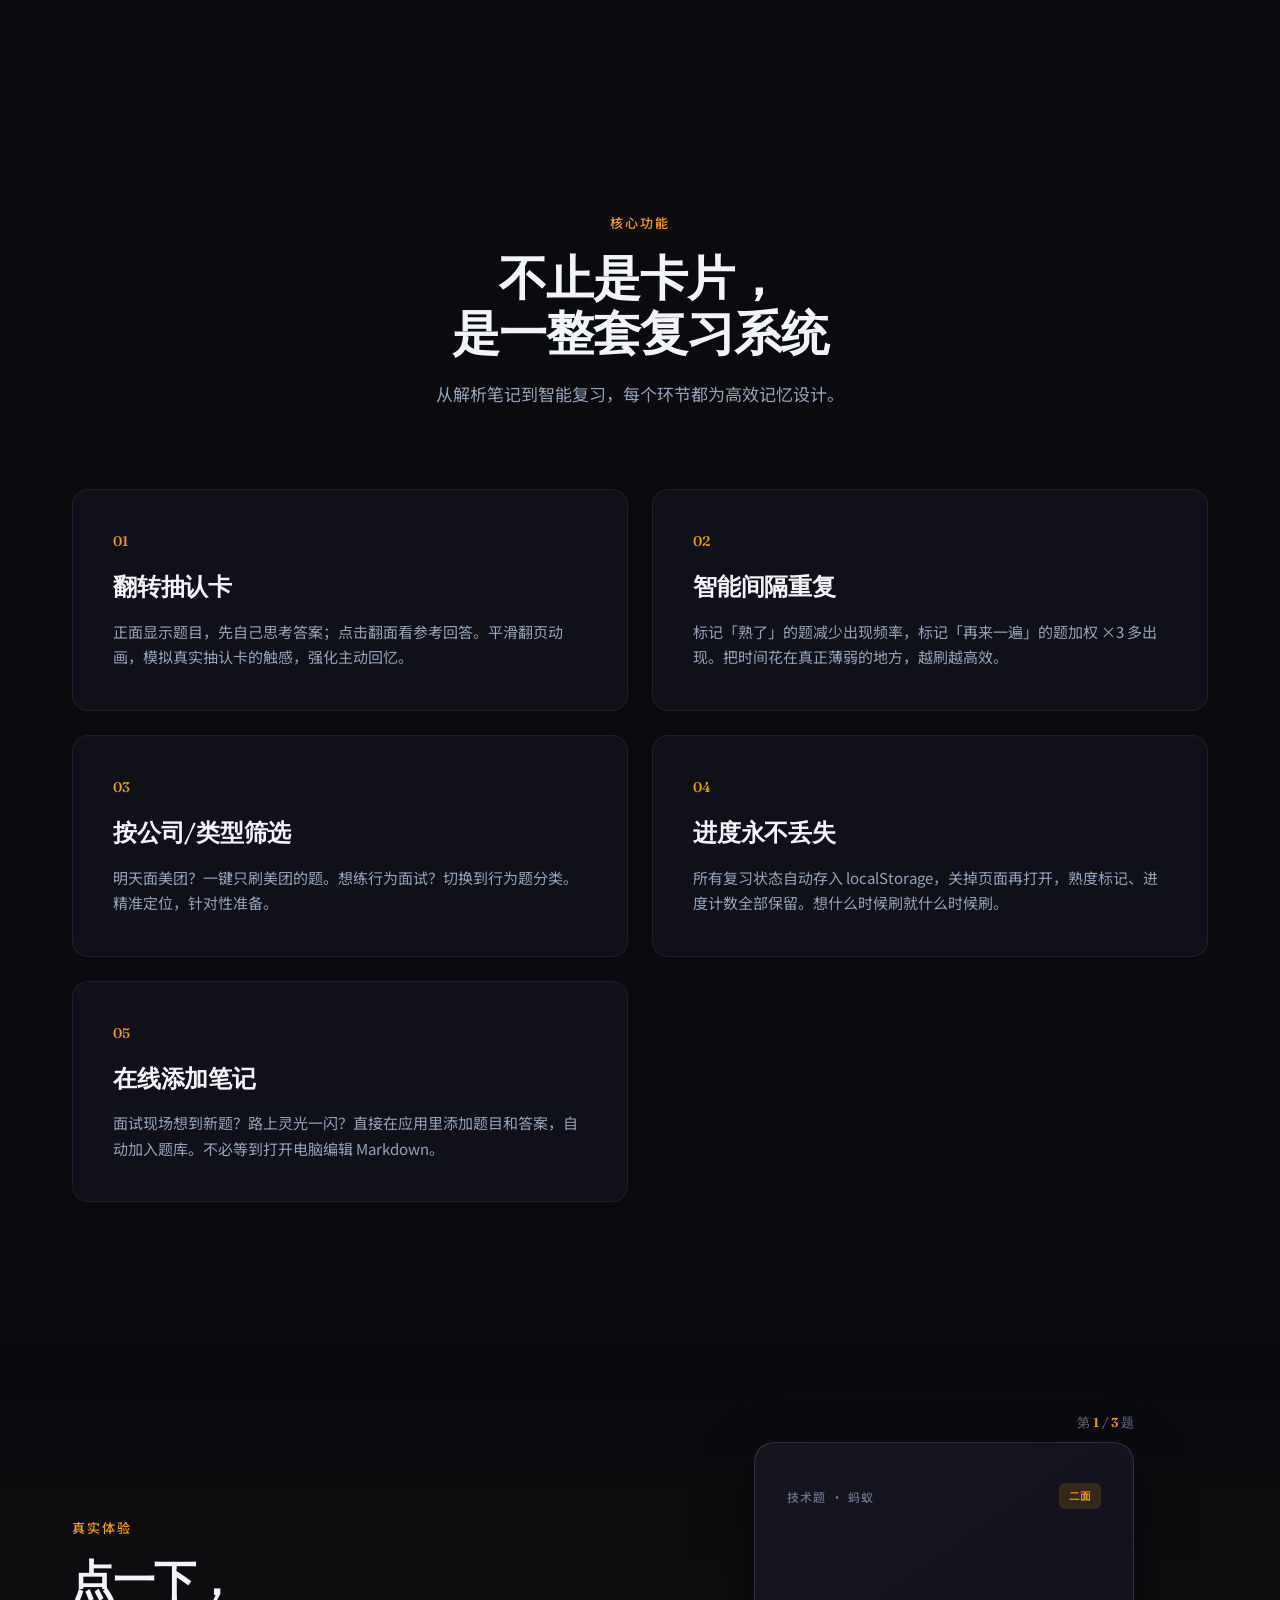
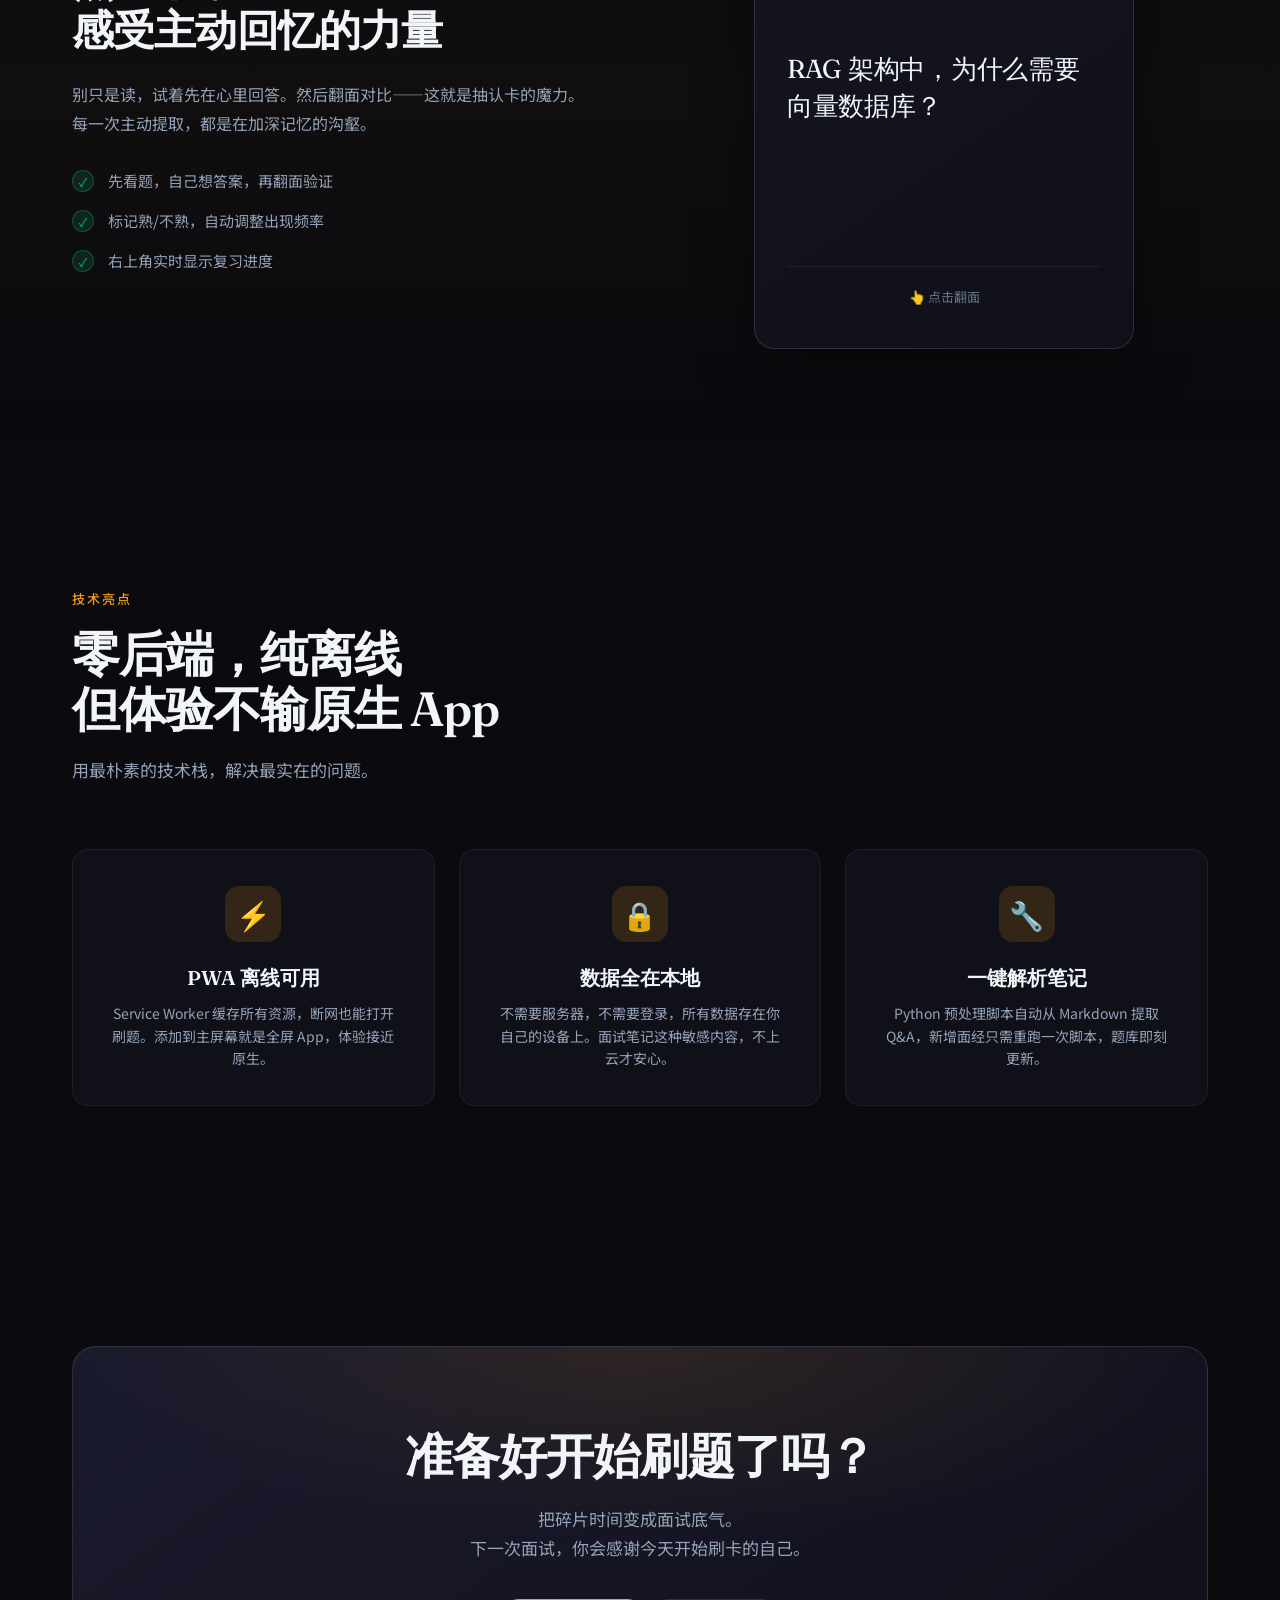
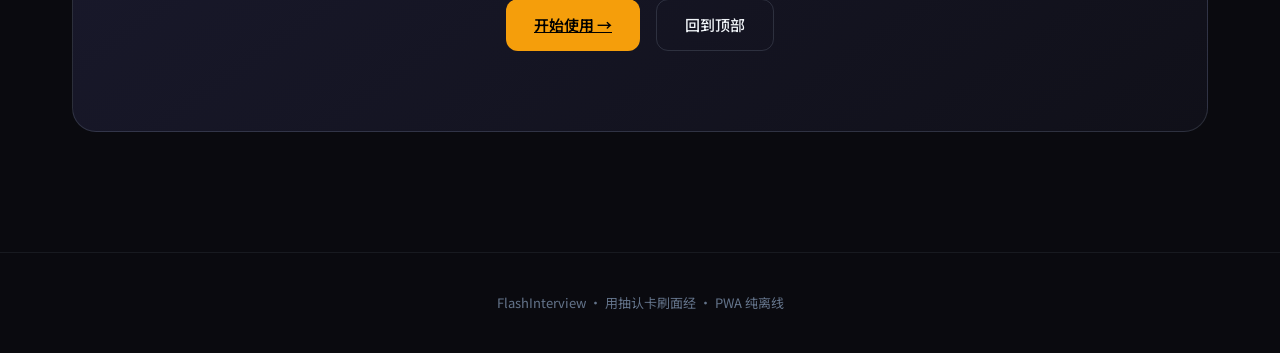
==== commit dd361662: "v2" ====
--- a/index.html
+++ b/index.html
@@ -1372,9 +1372,9 @@
         下一次面试，你会感谢今天开始刷卡的自己。
       </p>
       <div class="cta-actions">
-        <button class="btn-primary" onclick="alert('Phase 0 展示页完成，PWA 应用开发中...')">
+        <a class="btn-primary" href="app/index.html">
           开始使用 →
-        </button>
+        </a>
         <button class="btn-secondary" onclick="window.scrollTo({top:0,behavior:'smooth'})">
           回到顶部
         </button>
